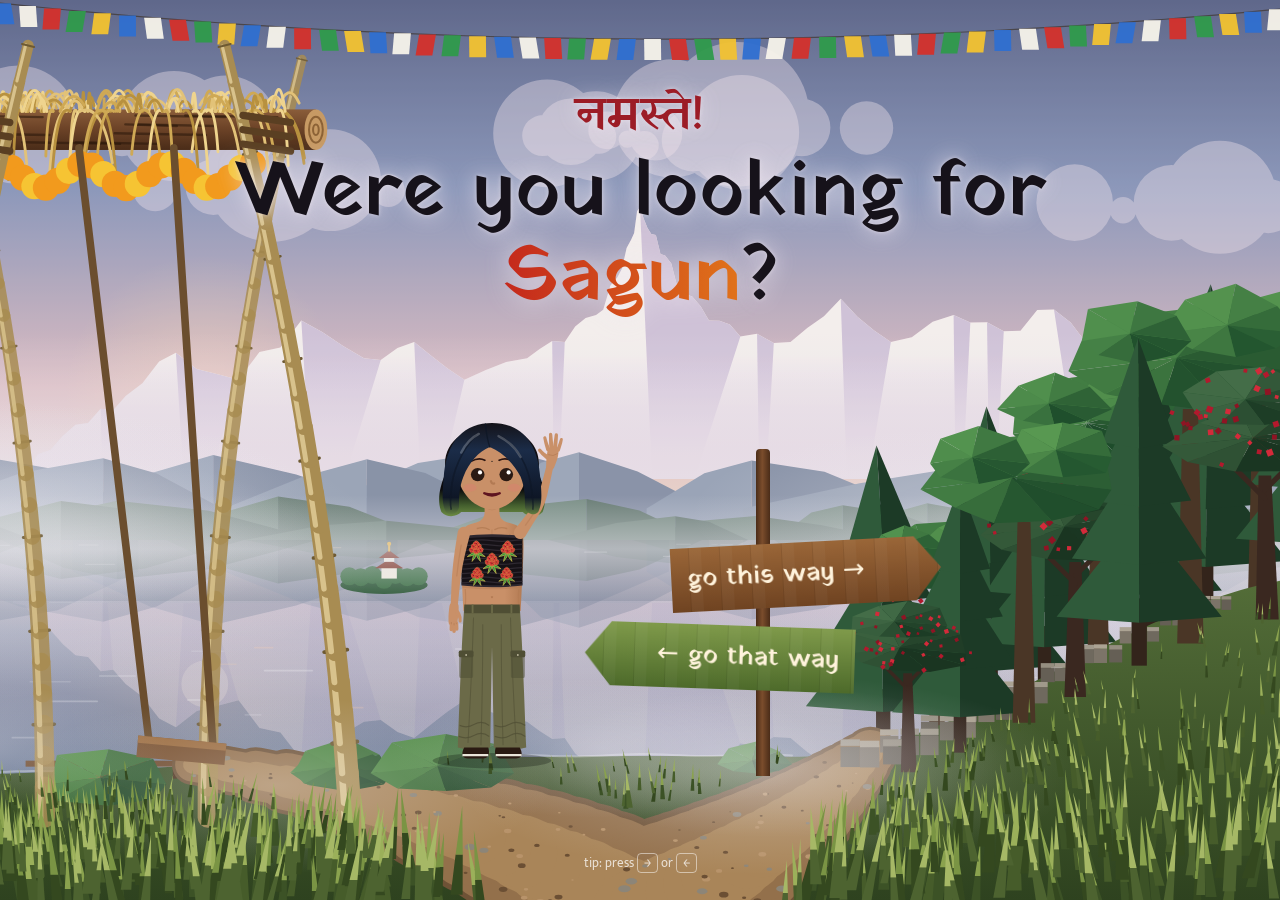
==== index.html @ 65bcb4f2 "Build Pokhara-themed portfolio site - Hello page: misty dawn over Phewa lake with Machhapuchhre, low" ====
<!doctype html>
<html lang="en">
<head>
  <meta charset="utf-8" />
  <meta name="viewport" content="width=device-width, initial-scale=1" />
  <title>Sagun Bhandari</title>
  <meta name="description" content="Namaste! Were you looking for Sagun? Go this way for the portfolio, or that way for the fun stuff." />
  <meta name="theme-color" content="#2b3a67" />
  <link rel="icon" href="assets/favicon.svg" type="image/svg+xml" />
  <link rel="preconnect" href="https://fonts.googleapis.com" />
  <link rel="preconnect" href="https://fonts.gstatic.com" crossorigin />
  <link href="https://fonts.googleapis.com/css2?family=Mukta:wght@400;500;700&family=Yatra+One&family=JetBrains+Mono:wght@400;600&display=swap" rel="stylesheet" />
  <link rel="stylesheet" href="css/base.css" />
  <link rel="stylesheet" href="css/hello.css" />
  <link rel="prefetch" href="this-way.html" />
  <link rel="prefetch" href="that-way.html" />
</head>
<body class="hello">
  <canvas id="hello-scene" class="scene-canvas" aria-hidden="true"></canvas>

  <main class="hello__ui">
    <header class="hello__title">
      <p class="hello__namaste" lang="ne">नमस्ते!</p>
      <h1><span class="hello__line">Were you looking for</span> <span class="hello__line"><span class="hello__name">Sagun</span>?</span></h1>
    </header>

    <div class="crossroads">
      <div class="crossroads__sagun">
        <div class="crossroads__figure" data-sagun="wave"></div>
      </div>

      <nav class="signpost" aria-label="Choose a trail">
        <a class="sign sign--right" href="this-way.html" data-go="this">
          <span class="sign__main">go this way</span>
        </a>
        <a class="sign sign--left" href="that-way.html" data-go="that">
          <span class="sign__main">go that way</span>
        </a>
        <div class="signpost__pole"></div>
      </nav>
    </div>

    <p class="hello__keys" aria-hidden="true">tip: press <kbd>→</kbd> or <kbd>←</kbd></p>
  </main>

  <div class="veil" aria-hidden="true"></div>

  <script src="js/scenery.js"></script>
  <script src="js/sagun.js"></script>
  <script src="js/hello.js"></script>
</body>
</html>
---- css/base.css ----
:root {
  --ink: #2a1d14;
  --ink-soft: #5b4636;
  --paper: #f4ead5;
  --paper-2: #e9dab8;
  --red: #b3202a;
  --gold: #e3a526;
  --forest: #13301f;
  --moss: #5b7f3a;
  --lake: #2f7f99;
  --wood: #6b4226;
  --wood-2: #8a5a35;
  --cream: #fff8ea;

  --font-display: "Yatra One", "Mukta", system-ui, sans-serif;
  --font-body: "Mukta", system-ui, -apple-system, "Segoe UI", sans-serif;
  --font-mono: "JetBrains Mono", ui-monospace, Menlo, monospace;

  /* Sagun's look — tweak the outfit here */
  --hair: #141217;            /* black */
  --hair-dark: #0b0a0d;
  --hair-tips: #6b8a43;       /* olive-green ends */
  --hair-tips-dark: #445f2e;
  --bangs: #1b2c48;           /* deep black-blue front pieces */
  --bangs-dark: #0e1626;
  --pants: #6b6a48;           /* olive cargo pants */
  --pants-dark: #4f4e34;
  --skin: #c99068;
  --skin-shade: #b27a53;
  --top: #151116;             /* black smocked tube top */
  --top-smock: #2e2830;
  --shoe: #2a1a12;

  /* dhaka-weave ribbon used as a motif everywhere */
  --dhaka: url("data:image/svg+xml,%3Csvg xmlns='http://www.w3.org/2000/svg' width='16' height='16'%3E%3Crect width='16' height='16' fill='%23b3202a'/%3E%3Cpath d='M0 8L8 0L16 8L8 16Z' fill='%231d1a1a'/%3E%3Cpath d='M4 8L8 4L12 8L8 12Z' fill='%23e3a526'/%3E%3Crect x='7' y='7' width='2' height='2' fill='%23fff6e4'/%3E%3C/svg%3E");
}

*,
*::before,
*::after {
  box-sizing: border-box;
}

html,
body {
  margin: 0;
  padding: 0;
}

body {
  font-family: var(--font-body);
  color: var(--ink);
  background: var(--forest);
  font-size: 18px;
  line-height: 1.55;
  -webkit-font-smoothing: antialiased;
  overflow-x: hidden;
}

a {
  color: inherit;
}

img,
svg {
  display: block;
  max-width: 100%;
}

.visually-hidden {
  position: absolute !important;
  width: 1px;
  height: 1px;
  overflow: hidden;
  clip: rect(0 0 0 0);
  white-space: nowrap;
}

.scene-canvas {
  position: fixed;
  inset: 0;
  width: 100%;
  height: 100%;
  z-index: 0;
  display: block;
}

.dhaka-strip {
  height: 10px;
  background: var(--dhaka);
  background-size: 10px 10px;
}

/* character animation */
.sagun {
  width: 100%;
  height: 100%;
  overflow: visible;
}
.sagun__arm-wave {
  transform-box: view-box;
  transform-origin: 131px 139px;
  animation: sagun-wave 1.4s ease-in-out infinite;
}
.sagun__head {
  transform-box: view-box;
  transform-origin: 100px 120px;
  animation: sagun-tilt 2.8s ease-in-out infinite;
}
.sagun__eyes {
  transform-box: view-box;
  transform-origin: 100px 86px;
  animation: sagun-blink 4.5s infinite;
}
@keyframes sagun-wave {
  0%, 100% { transform: rotate(0deg); }
  25% { transform: rotate(-16deg); }
  50% { transform: rotate(6deg); }
  75% { transform: rotate(-12deg); }
}
@keyframes sagun-tilt {
  0%, 100% { transform: rotate(-2deg); }
  50% { transform: rotate(3deg); }
}
@keyframes sagun-blink {
  0%, 94%, 100% { transform: scaleY(1); }
  96% { transform: scaleY(0.1); }
}

@media (prefers-reduced-motion: reduce) {
  *,
  *::before,
  *::after {
    animation-duration: 0.001ms !important;
    animation-iteration-count: 1 !important;
    transition-duration: 0.001ms !important;
    scroll-behavior: auto !important;
  }
}

:focus-visible {
  outline: 3px solid var(--gold);
  outline-offset: 3px;
}
---- css/hello.css ----
body.hello {
  background: #2b3a67;
  min-height: 100vh;
  min-height: 100svh;
  overflow: hidden;
}

.hello__ui {
  position: relative;
  z-index: 1;
  height: 100vh;
  height: 100svh;
  display: flex;
  flex-direction: column;
  align-items: center;
  justify-content: space-between;
  padding: clamp(56px, 9vh, 90px) 16px clamp(12px, 3vh, 28px);
  transition: transform 0.9s cubic-bezier(0.6, 0, 0.3, 1), opacity 0.9s;
}

.hello__title {
  text-align: center;
  color: #16121a;
  /* soft pale glow so dark text holds up over the misty sky */
  text-shadow: 0 0 22px rgba(240, 232, 240, 0.85), 0 0 4px rgba(240, 232, 240, 0.6);
  animation: rise-in 1s 0.1s both;
}
.hello__namaste {
  margin: 0;
  font-family: var(--font-display);
  font-size: clamp(28px, 5vw, 46px);
  color: #9c1c26;
  letter-spacing: 0.02em;
}
.hello__title h1 {
  margin: 0;
  font-family: var(--font-display);
  font-weight: 400;
  font-size: clamp(24px, 6.2vw, 78px);
  line-height: 1.08;
}
.hello__line {
  display: block;
  white-space: nowrap;
}
.hello__name {
  background: linear-gradient(90deg, #c4281c, #e0731a);
  -webkit-background-clip: text;
  background-clip: text;
  color: transparent;
  text-shadow: none;
  filter: drop-shadow(0 0 12px rgba(240, 232, 240, 0.8));
}
.hello__sub {
  margin: 0.4em 0 0;
  font-size: clamp(16px, 2.2vw, 22px);
  opacity: 0.92;
}

/* ---------- the crossroads ---------- */
.crossroads {
  display: flex;
  align-items: flex-end;
  justify-content: center;
  gap: clamp(4px, 2vw, 28px);
  width: 100%;
  max-width: 760px;
  margin-bottom: clamp(0px, 2vh, 20px);
}

.crossroads__sagun {
  position: relative;
  height: clamp(200px, 44vh, 400px);
  aspect-ratio: 200 / 360;
  animation: rise-in 0.9s 0.35s both;
}
.crossroads__figure {
  width: 100%;
  height: 100%;
}

.bubble {
  position: absolute;
  top: -4%;
  right: -38%;
  background: var(--cream);
  color: var(--ink);
  font-family: var(--font-display);
  font-size: clamp(16px, 2.4vh, 22px);
  padding: 0.3em 0.75em;
  border-radius: 16px;
  box-shadow: 0 6px 18px rgba(0, 0, 0, 0.18);
  animation: bubble 3s 1.2s ease-in-out infinite both;
}
.bubble::after {
  content: "";
  position: absolute;
  left: 14px;
  bottom: -8px;
  border: 8px solid transparent;
  border-top-color: var(--cream);
  border-bottom: 0;
}

/* signpost */
.signpost {
  position: relative;
  height: clamp(190px, 38vh, 340px);
  width: clamp(150px, 30vw, 270px);
  display: flex;
  flex-direction: column;
  align-items: center;
  padding-top: 14%;
  gap: 8%;
  animation: rise-in 0.9s 0.55s both;
}
.signpost__pole {
  position: absolute;
  z-index: 0;
  left: 50%;
  top: 4%;
  bottom: 0;
  width: 14px;
  transform: translateX(-50%);
  background: linear-gradient(90deg, #4a2c18, #7b4d2c 45%, #4a2c18);
  border-radius: 4px 4px 0 0;
}
.signpost__cap {
  position: absolute;
  z-index: 1;
  top: 0;
  left: 50%;
  width: 26px;
  height: 18px;
  transform: translateX(-50%);
  background: var(--dhaka);
  background-size: 9px 9px;
  border-radius: 4px;
  box-shadow: 0 2px 4px rgba(0, 0, 0, 0.3);
}

.sign {
  position: relative;
  z-index: 1;
  display: flex;
  flex-direction: column;
  justify-content: center;
  width: 100%;
  min-height: 64px;
  padding: 10px 34px 10px 16px;
  text-decoration: none;
  color: #fff3dc;
  background:
    repeating-linear-gradient(
      90deg,
      rgba(0, 0, 0, 0.0) 0 18px,
      rgba(0, 0, 0, 0.08) 18px 19px,
      rgba(255, 255, 255, 0.03) 19px 31px
    ),
    linear-gradient(180deg, #9a6638, #6f4321);
  clip-path: polygon(0 0, calc(100% - 26px) 0, 100% 50%, calc(100% - 26px) 100%, 0 100%);
  filter: drop-shadow(0 6px 8px rgba(0, 0, 0, 0.35));
  transition: transform 0.25s cubic-bezier(0.3, 1.6, 0.5, 1);
  cursor: pointer;
}
.sign--right {
  transform: translateX(16%) rotate(-3deg);
}
.sign--left {
  transform: translateX(-16%) rotate(2deg);
  padding: 8px 16px 8px 34px;
  clip-path: polygon(26px 0, 100% 0, 100% 100%, 26px 100%, 0 50%);
  text-align: right;
  background:
    repeating-linear-gradient(
      90deg,
      rgba(0, 0, 0, 0.0) 0 18px,
      rgba(0, 0, 0, 0.08) 18px 19px,
      rgba(255, 255, 255, 0.03) 19px 31px
    ),
    linear-gradient(180deg, #7f9a4a, #4d6a2a);
}
.sign--right:hover,
.sign--right:focus-visible {
  transform: translateX(24%) rotate(-1deg) scale(1.04);
}
.sign--left:hover,
.sign--left:focus-visible {
  transform: translateX(-24%) rotate(0deg) scale(1.04);
}
.sign:focus-visible {
  outline: none;
  filter: drop-shadow(0 0 0 #fff) drop-shadow(0 0 6px var(--gold));
}
.sign__main {
  font-family: var(--font-display);
  font-size: clamp(18px, 2.6vw, 26px);
  line-height: 1.1;
}
.sign--right .sign__main::after {
  content: " →";
}
.sign--left .sign__main::before {
  content: "← ";
}
.sign__hint {
  font-size: clamp(11px, 1.4vw, 14px);
  opacity: 0.85;
  line-height: 1.2;
}

.hello__keys {
  margin: 0;
  font-size: 13px;
  color: rgba(255, 255, 255, 0.75);
}
.hello__keys kbd {
  font-family: var(--font-mono);
  font-size: 12px;
  padding: 1px 6px;
  border: 1px solid rgba(255, 255, 255, 0.5);
  border-radius: 4px;
}
@media (hover: none) {
  .hello__keys {
    visibility: hidden;
  }
}

/* ---------- leaving transitions ---------- */
.veil {
  position: fixed;
  inset: 0;
  z-index: 5;
  pointer-events: none;
  opacity: 0;
  transition: opacity 0.8s 0.25s;
}
body.go-this .veil {
  opacity: 1;
  background: radial-gradient(circle at 75% 70%, #1f4a2e, #0d2015 70%);
}
body.go-that .veil {
  opacity: 1;
  background: radial-gradient(circle at 25% 75%, #8fd0e4, #2f7f99 70%);
}
body.go-this .hello__ui {
  transform: translateX(-12%) scale(1.15);
  opacity: 0;
}
body.go-that .hello__ui {
  transform: translateX(12%) scale(1.15);
  opacity: 0;
}

@keyframes rise-in {
  from {
    opacity: 0;
    transform: translateY(24px);
  }
}
@keyframes bubble {
  0%, 100% { transform: translateY(0) rotate(-3deg); }
  50% { transform: translateY(-6px) rotate(2deg); }
}

@media (max-width: 520px) {
  .crossroads {
    gap: 0;
  }
  .crossroads__sagun {
    height: min(32vh, 280px);
  }
  .bubble {
    right: -10%;
    top: -10%;
  }
  .signpost {
    width: min(50vw, 200px);
    height: min(34vh, 280px);
  }
  .sign {
    min-height: 54px;
    padding: 8px 26px 8px 12px;
  }
  .sign--left {
    padding: 8px 12px 8px 26px;
  }
  .sign__main {
    font-size: 17px;
    white-space: nowrap;
  }
  .sign__hint {
    font-size: 11px;
  }
  .sign--right { transform: translateX(4%) rotate(-3deg); }
  .sign--left { transform: translateX(-4%) rotate(2deg); }
  .sign--right:hover, .sign--right:focus-visible { transform: translateX(8%) rotate(-1deg); }
  .sign--left:hover, .sign--left:focus-visible { transform: translateX(-8%) rotate(0deg); }
}
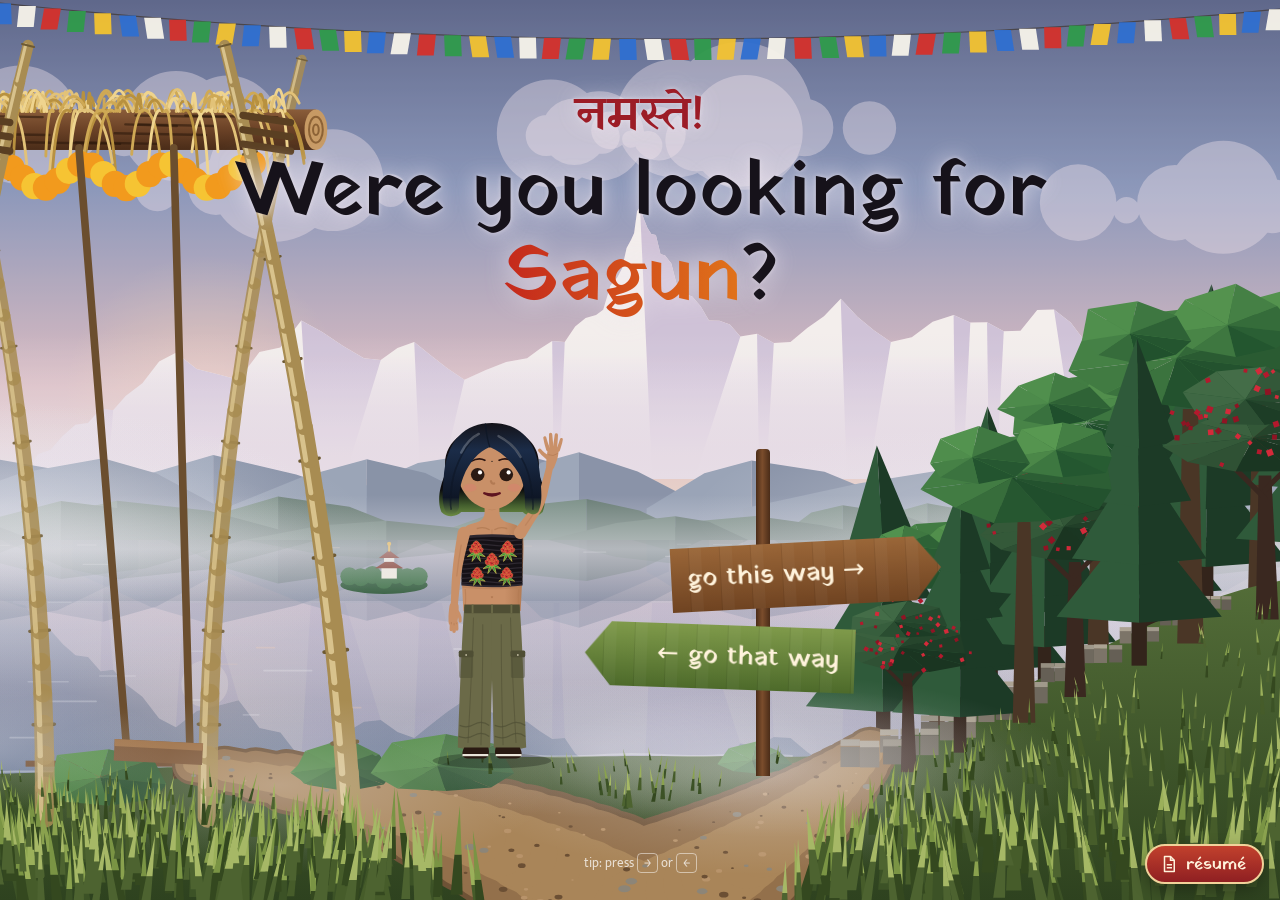
==== commit 351da8f8: "Annapurna climb, lakeside walk with speech bubbles, résumé button, custom domain - This way: first-p" ====
--- a/index.html
+++ b/index.html
@@ -43,6 +43,11 @@
     <p class="hello__keys" aria-hidden="true">tip: press <kbd>→</kbd> or <kbd>←</kbd></p>
   </main>
 
+  <a class="resume-btn" href="assets/Sagun-Bhandari-Resume.pdf" target="_blank" rel="noopener">
+    <svg viewBox="0 0 24 24" width="18" height="18" aria-hidden="true"><path d="M6 2h8l5 5v15H6z" fill="none" stroke="currentColor" stroke-width="2" stroke-linejoin="round"/><path d="M14 2v5h5M9 13h7M9 17h7" fill="none" stroke="currentColor" stroke-width="2"/></svg>
+    résumé
+  </a>
+
   <div class="veil" aria-hidden="true"></div>
 
   <script src="js/scenery.js"></script>
--- a/css/base.css
+++ b/css/base.css
@@ -127,6 +127,55 @@
   96% { transform: scaleY(0.1); }
 }
 
+/* walking pose: legs scissor, arms swing, body bobs */
+.sagun__leg,
+.sagun__swing,
+.sagun__body {
+  transform-box: view-box;
+}
+.sagun__leg--l { transform-origin: 86px 210px; }
+.sagun__leg--r { transform-origin: 114px 210px; }
+.sagun__swing { transform-origin: 69px 139px; }
+.sagun--walk .sagun__leg--l { animation: sagun-step 0.7s linear infinite; }
+.sagun--walk .sagun__leg--r { animation: sagun-step 0.7s linear -0.35s infinite; }
+.sagun--walk .sagun__swing--l { animation: sagun-swing 0.7s ease-in-out infinite; }
+.sagun--walk .sagun__swing--r { animation: sagun-swing 0.7s ease-in-out -0.35s infinite; }
+.sagun--walk .sagun__body { transform-origin: 100px 340px; animation: sagun-bob 0.35s ease-in-out infinite alternate; }
+/* a clear stride: one leg lifts and swings forward while the other plants */
+@keyframes sagun-step {
+  0%, 100% { transform: rotate(-9deg) translateY(-9px); }
+  25% { transform: rotate(0deg) translateY(-4px); }
+  50% { transform: rotate(8deg) translateY(0); }
+  75% { transform: rotate(0deg) translateY(0); }
+}
+@keyframes sagun-swing {
+  0%, 100% { transform: rotate(14deg); }
+  50% { transform: rotate(-14deg); }
+}
+@keyframes sagun-bob {
+  from { transform: translateY(0) rotate(-1.5deg); }
+  to { transform: translateY(-6px) rotate(1.5deg); }
+}
+
+/* a walker shows the wave pose when idle, the walk pose while moving */
+.walker {
+  display: block;
+  aspect-ratio: 200 / 360;
+}
+.walker__pose {
+  position: absolute;
+  inset: 0;
+  display: block;
+  transition: opacity 0.15s;
+}
+.walker__pose--walk,
+.walker.is-walking .walker__pose--wave {
+  opacity: 0;
+}
+.walker.is-walking .walker__pose--walk {
+  opacity: 1;
+}
+
 @media (prefers-reduced-motion: reduce) {
   *,
   *::before,
--- a/css/hello.css
+++ b/css/hello.css
@@ -298,3 +298,43 @@
   .sign--right:hover, .sign--right:focus-visible { transform: translateX(8%) rotate(-1deg); }
   .sign--left:hover, .sign--left:focus-visible { transform: translateX(-8%) rotate(0deg); }
 }
+
+/* ---------- one-click résumé ---------- */
+.resume-btn {
+  position: fixed;
+  z-index: 4;
+  right: 16px;
+  bottom: 16px;
+  display: inline-flex;
+  align-items: center;
+  gap: 8px;
+  padding: 9px 16px 9px 13px;
+  border-radius: 99px;
+  font-family: var(--font-display);
+  font-size: 17px;
+  line-height: 1;
+  color: #fff3dc;
+  text-decoration: none;
+  background: linear-gradient(180deg, #c2412d, #8f1f22);
+  border: 2px solid #f1d29a;
+  box-shadow: 0 6px 16px rgba(0, 0, 0, 0.3);
+  transition: transform 0.2s cubic-bezier(0.3, 1.6, 0.5, 1);
+  animation: rise-in 0.9s 0.8s both;
+}
+.resume-btn:hover,
+.resume-btn:focus-visible {
+  transform: translateY(-3px) rotate(-2deg);
+}
+body.go-this .resume-btn,
+body.go-that .resume-btn {
+  opacity: 0;
+  transition: opacity 0.4s;
+}
+@media (max-width: 520px) {
+  .resume-btn {
+    right: 12px;
+    bottom: 12px;
+    font-size: 15px;
+    padding: 7px 13px 7px 11px;
+  }
+}
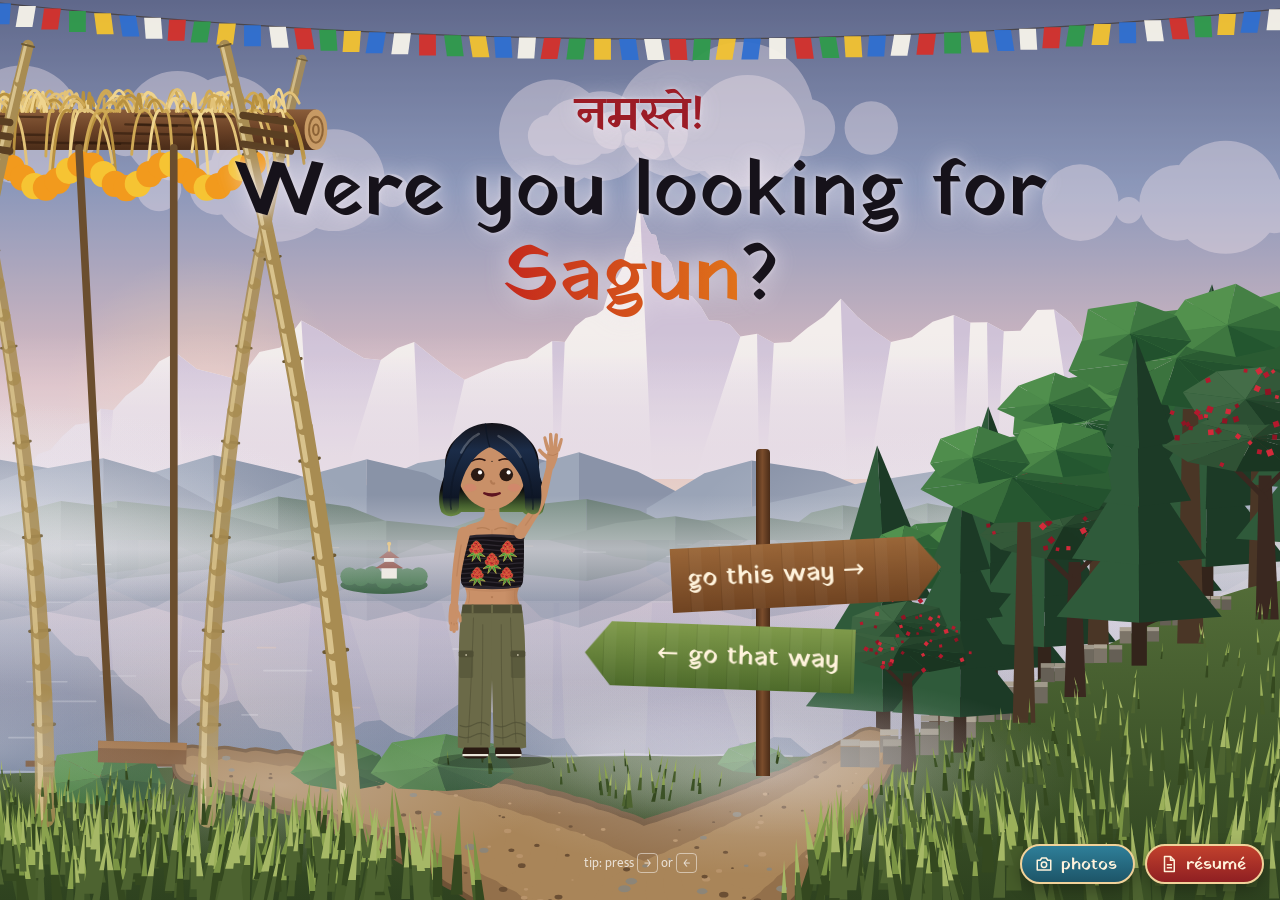
==== commit cfeebd0d: "Photo album page with a photos button on the hello page; climb script with synced side cards, yeti a" ====
--- a/index.html
+++ b/index.html
@@ -14,6 +14,7 @@
   <link rel="stylesheet" href="css/hello.css" />
   <link rel="prefetch" href="this-way.html" />
   <link rel="prefetch" href="that-way.html" />
+  <link rel="prefetch" href="photos.html" />
 </head>
 <body class="hello">
   <canvas id="hello-scene" class="scene-canvas" aria-hidden="true"></canvas>
@@ -43,10 +44,16 @@
     <p class="hello__keys" aria-hidden="true">tip: press <kbd>→</kbd> or <kbd>←</kbd></p>
   </main>
 
-  <a class="resume-btn" href="assets/Sagun-Bhandari-Resume.pdf" target="_blank" rel="noopener">
-    <svg viewBox="0 0 24 24" width="18" height="18" aria-hidden="true"><path d="M6 2h8l5 5v15H6z" fill="none" stroke="currentColor" stroke-width="2" stroke-linejoin="round"/><path d="M14 2v5h5M9 13h7M9 17h7" fill="none" stroke="currentColor" stroke-width="2"/></svg>
-    résumé
-  </a>
+  <div class="corner-btns">
+    <a class="resume-btn photos-btn" href="photos.html">
+      <svg viewBox="0 0 24 24" width="18" height="18" aria-hidden="true"><path d="M3 7h4l2-3h6l2 3h4v13H3z" fill="none" stroke="currentColor" stroke-width="2" stroke-linejoin="round"/><circle cx="12" cy="13" r="3.6" fill="none" stroke="currentColor" stroke-width="2"/></svg>
+      photos
+    </a>
+    <a class="resume-btn" href="assets/Sagun-Bhandari-Resume.pdf" target="_blank" rel="noopener">
+      <svg viewBox="0 0 24 24" width="18" height="18" aria-hidden="true"><path d="M6 2h8l5 5v15H6z" fill="none" stroke="currentColor" stroke-width="2" stroke-linejoin="round"/><path d="M14 2v5h5M9 13h7M9 17h7" fill="none" stroke="currentColor" stroke-width="2"/></svg>
+      résumé
+    </a>
+  </div>
 
   <div class="veil" aria-hidden="true"></div>
 
--- a/css/base.css
+++ b/css/base.css
@@ -185,9 +185,78 @@
     transition-duration: 0.001ms !important;
     scroll-behavior: auto !important;
   }
+  /* the walk cycle only plays while the reader is scrolling, so keep it */
+  .sagun--walk .sagun__leg,
+  .sagun--walk .sagun__swing,
+  .sagun--walk .sagun__body {
+    animation-duration: 0.7s !important;
+    animation-iteration-count: infinite !important;
+  }
+  .sagun--walk .sagun__body {
+    animation-duration: 0.35s !important;
+  }
 }
 
 :focus-visible {
   outline: 3px solid var(--gold);
   outline-offset: 3px;
 }
+
+/* sound on/off */
+.sound-toggle {
+  position: fixed;
+  z-index: 12;
+  right: 16px;
+  bottom: 16px;
+  padding: 8px 14px;
+  border: 0;
+  border-radius: 99px;
+  font: 600 14px var(--font-body);
+  color: var(--ink);
+  background: rgba(255, 248, 234, 0.92);
+  box-shadow: 0 6px 16px rgba(0, 0, 0, 0.18);
+  cursor: pointer;
+}
+.sound-toggle[aria-pressed="false"] {
+  animation: sound-nudge 2.4s 2s ease-in-out 3;
+}
+@keyframes sound-nudge {
+  0%, 100% { transform: none; }
+  10% { transform: rotate(-6deg) scale(1.06); }
+  20% { transform: rotate(5deg) scale(1.06); }
+  30% { transform: none; }
+}
+/* on the climb the altimeter owns the bottom-right on phones */
+body.trail .sound-toggle {
+  left: 16px;
+  right: auto;
+}
+
+/* talking: the smile gives way to a mouth that opens and closes */
+.sagun__mouth {
+  opacity: 0;
+  transform-box: fill-box;
+  transform-origin: 50% 30%;
+}
+.is-talking .sagun__smile {
+  opacity: 0;
+}
+.is-talking .sagun__mouth {
+  opacity: 1;
+  animation: sagun-talk 0.26s ease-in-out infinite alternate;
+}
+@keyframes sagun-talk {
+  from { transform: scaleY(0.25); }
+  to { transform: scaleY(1); }
+}
+/* on the climb (seen from behind) a little head-bob while she talks */
+.hiker.is-talking .hiker__fig {
+  animation: hiker-nod 0.5s ease-in-out infinite alternate;
+}
+@keyframes hiker-nod {
+  from { transform: translateY(0) rotate(-0.6deg); }
+  to { transform: translateY(-1.5px) rotate(0.6deg); }
+}
+@media (prefers-reduced-motion: reduce) {
+  .is-talking .sagun__mouth { animation-duration: 0.26s !important; animation-iteration-count: infinite !important; }
+}
--- a/css/hello.css
+++ b/css/hello.css
@@ -300,11 +300,15 @@
 }
 
 /* ---------- one-click résumé ---------- */
-.resume-btn {
+.corner-btns {
   position: fixed;
   z-index: 4;
   right: 16px;
   bottom: 16px;
+  display: flex;
+  gap: 10px;
+}
+.resume-btn {
   display: inline-flex;
   align-items: center;
   gap: 8px;
@@ -325,16 +329,28 @@
 .resume-btn:focus-visible {
   transform: translateY(-3px) rotate(-2deg);
 }
-body.go-this .resume-btn,
-body.go-that .resume-btn {
+body.go-this .corner-btns,
+body.go-that .corner-btns {
   opacity: 0;
   transition: opacity 0.4s;
 }
+.photos-btn {
+  background: linear-gradient(180deg, #2f7f99, #1d5568);
+  animation-delay: 0.7s;
+}
 @media (max-width: 520px) {
-  .resume-btn {
+  .corner-btns {
     right: 12px;
     bottom: 12px;
+    gap: 8px;
+  }
+  .resume-btn {
     font-size: 15px;
     padding: 7px 13px 7px 11px;
   }
 }
+@media (max-width: 520px), (hover: none) {
+  .hello__keys {
+    display: none;
+  }
+}
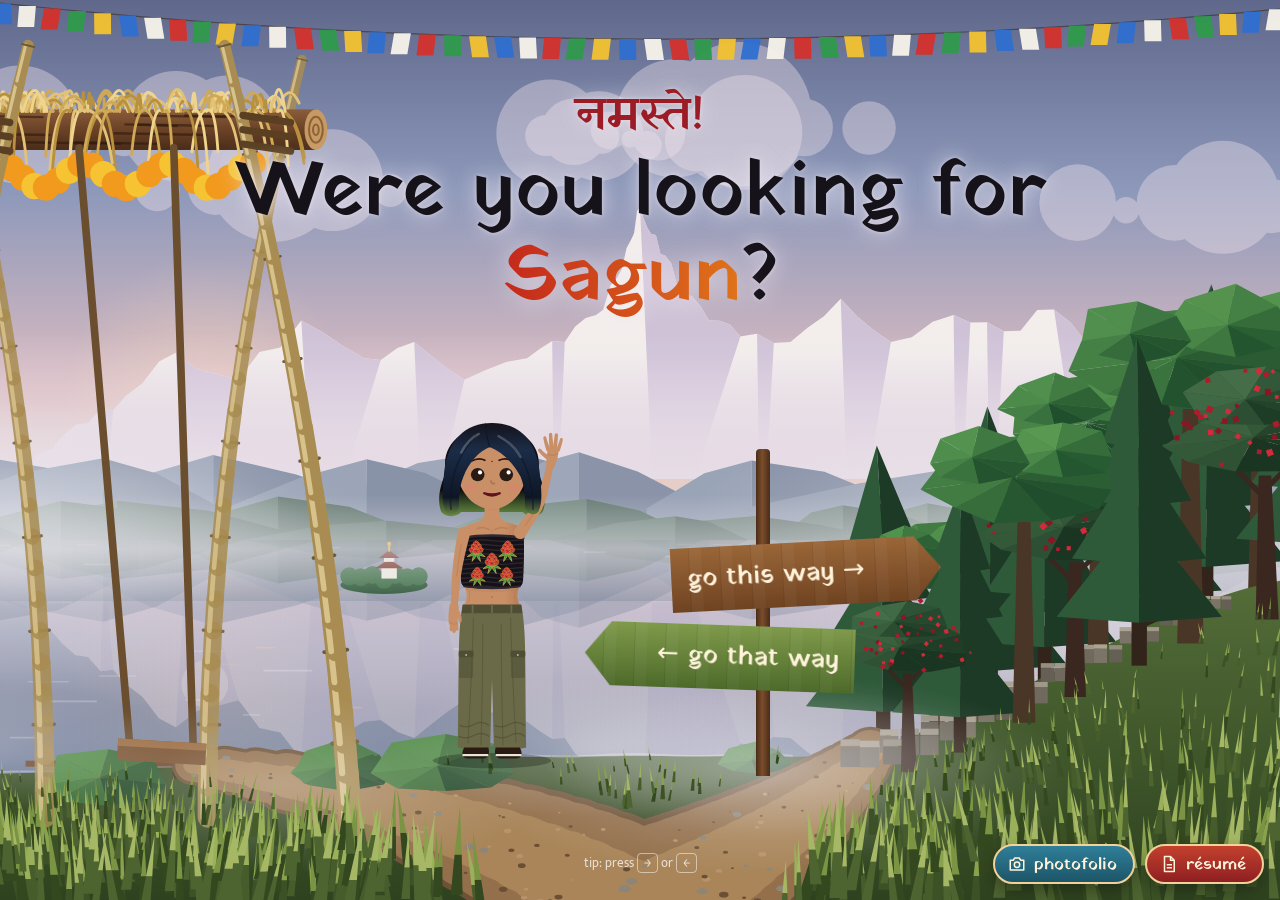
==== commit 638635a4: "Rename photos button to photofolio" ====
--- a/index.html
+++ b/index.html
@@ -47,7 +47,7 @@
   <div class="corner-btns">
     <a class="resume-btn photos-btn" href="photos.html">
       <svg viewBox="0 0 24 24" width="18" height="18" aria-hidden="true"><path d="M3 7h4l2-3h6l2 3h4v13H3z" fill="none" stroke="currentColor" stroke-width="2" stroke-linejoin="round"/><circle cx="12" cy="13" r="3.6" fill="none" stroke="currentColor" stroke-width="2"/></svg>
-      photos
+      photofolio
     </a>
     <a class="resume-btn" href="assets/Sagun-Bhandari-Resume.pdf" target="_blank" rel="noopener">
       <svg viewBox="0 0 24 24" width="18" height="18" aria-hidden="true"><path d="M6 2h8l5 5v15H6z" fill="none" stroke="currentColor" stroke-width="2" stroke-linejoin="round"/><path d="M14 2v5h5M9 13h7M9 17h7" fill="none" stroke="currentColor" stroke-width="2"/></svg>
